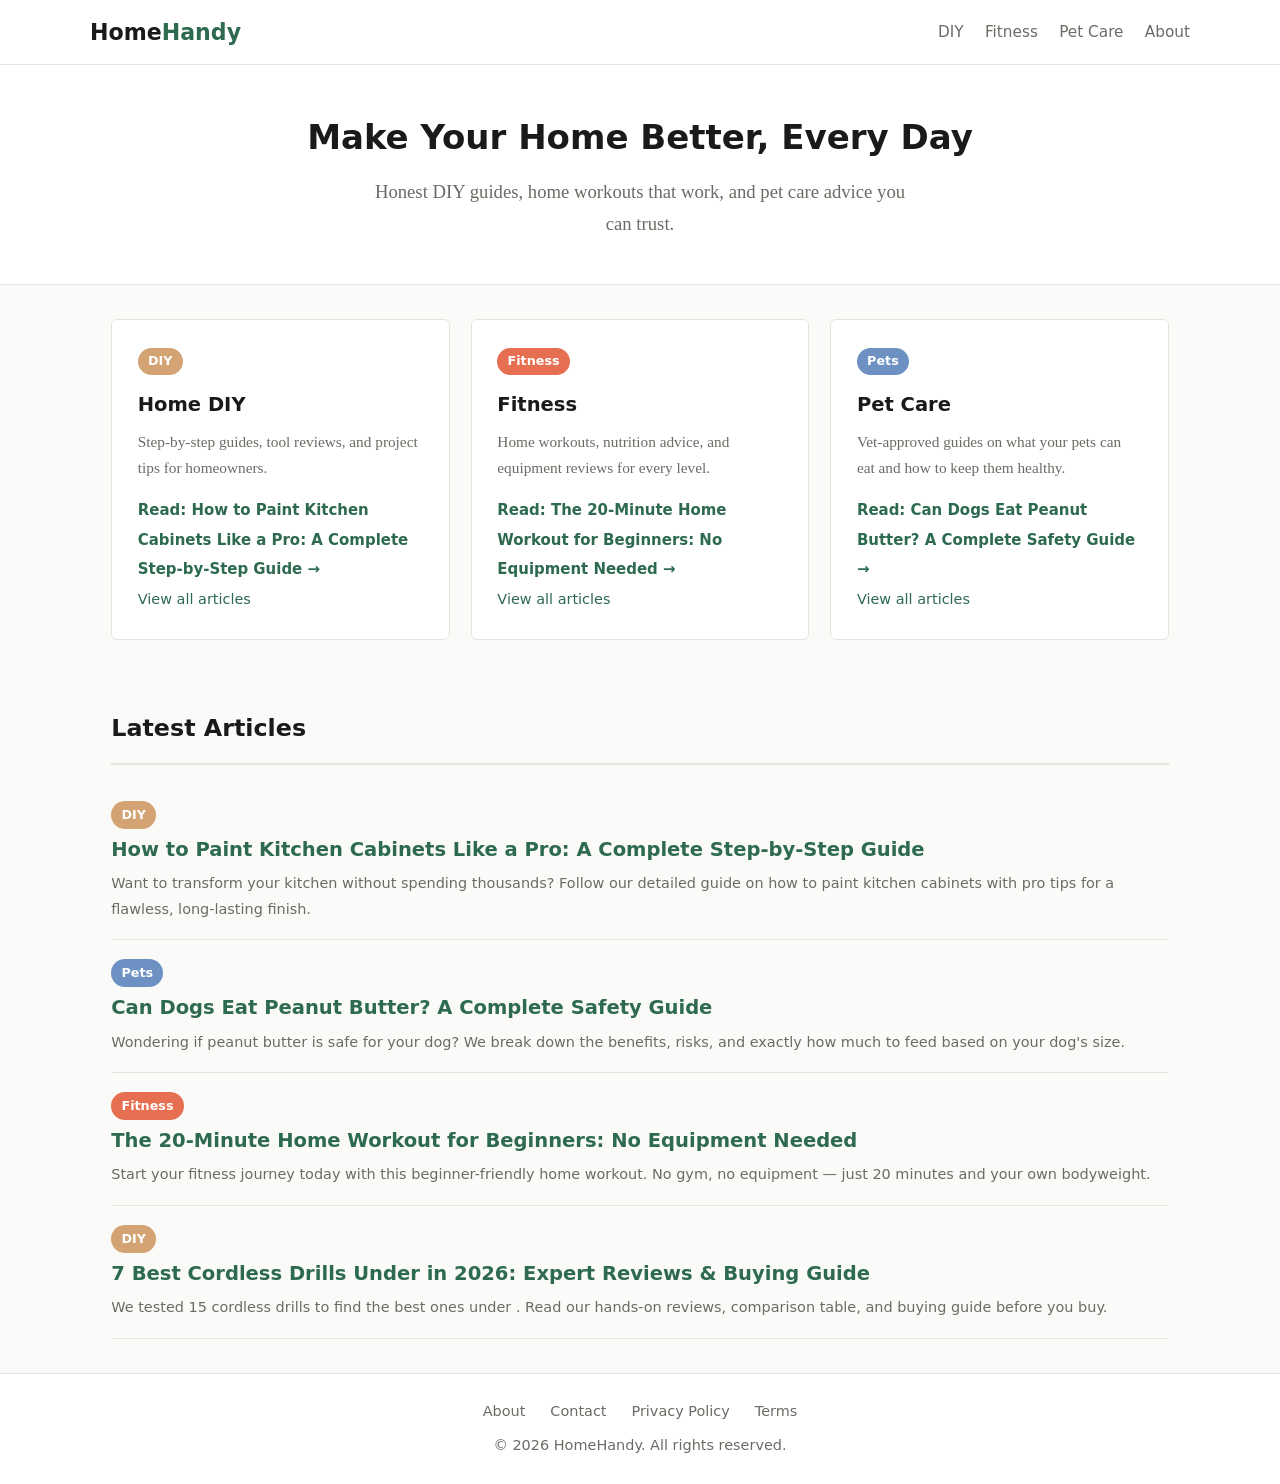
==== index.html @ 719027ff "tmp" ====
<!DOCTYPE html>
<html lang="en">
<head>
<meta charset="UTF-8">
<meta name="viewport" content="width=device-width, initial-scale=1.0">
<title>HomeHandy — DIY, Fitness & Pet Guides | HomeHandy</title>
<meta name="description" content="Expert guides on DIY home improvement, fitness workouts, and pet care.">
<meta property="og:title" content="HomeHandy — DIY, Fitness & Pet Guides">
<meta property="og:description" content="Expert guides on DIY home improvement, fitness workouts, and pet care.">
<meta property="og:type" content="website">
<link rel="canonical" href="https://homehandy.site">
<link rel="stylesheet" href="/style.css">
<script async src="https://pagead2.googlesyndication.com/pagead/js/adsbygoogle.js?client=ca-pub-XXXXXXXXXXXX" crossorigin="anonymous"></script>
</head>
<body class="">
<header class="site-header"><div class="header-inner"><a href="/" class="site-logo">Home<span>Handy</span></a><nav class="main-nav"><a href="/home-diy/">DIY</a> <a href="/fitness/">Fitness</a> <a href="/pets/">Pet Care</a> <a href="/about/">About</a></nav></div></header>

<section class="hero"><div class="container"><h1>Make Your Home Better, Every Day</h1><p>Honest DIY guides, home workouts that work, and pet care advice you can trust.</p></div></section><main class="container"><div class="category-grid"><div class="cat-card"><span class="tag tag-diy">DIY</span><h3>Home DIY</h3><p>Step-by-step guides, tool reviews, and project tips for homeowners.</p><a href="/how-to-paint-kitchen-cabinets/">Read: How to Paint Kitchen Cabinets Like a Pro: A Complete Step-by-Step Guide &rarr;</a><br><a href="/home-diy/" style="font-weight:400;font-size:0.85rem">View all articles</a></div>
<div class="cat-card"><span class="tag tag-fitness">Fitness</span><h3>Fitness</h3><p>Home workouts, nutrition advice, and equipment reviews for every level.</p><a href="/home-workout-beginners-no-equipment/">Read: The 20-Minute Home Workout for Beginners: No Equipment Needed &rarr;</a><br><a href="/fitness/" style="font-weight:400;font-size:0.85rem">View all articles</a></div>
<div class="cat-card"><span class="tag tag-pet">Pets</span><h3>Pet Care</h3><p>Vet-approved guides on what your pets can eat and how to keep them healthy.</p><a href="/can-dogs-eat-peanut-butter/">Read: Can Dogs Eat Peanut Butter? A Complete Safety Guide &rarr;</a><br><a href="/pets/" style="font-weight:400;font-size:0.85rem">View all articles</a></div></div><h2 class="section-title">Latest Articles</h2><div class="article-list"><div class="article-item"><span class="tag tag-diy" style="margin-bottom:0.25rem">DIY</span><h3><a href="/how-to-paint-kitchen-cabinets/">How to Paint Kitchen Cabinets Like a Pro: A Complete Step-by-Step Guide</a></h3><p class="meta">Want to transform your kitchen without spending thousands? Follow our detailed guide on how to paint kitchen cabinets with pro tips for a flawless, long-lasting finish.</p></div>
<div class="article-item"><span class="tag tag-pet" style="margin-bottom:0.25rem">Pets</span><h3><a href="/can-dogs-eat-peanut-butter/">Can Dogs Eat Peanut Butter? A Complete Safety Guide</a></h3><p class="meta">Wondering if peanut butter is safe for your dog? We break down the benefits, risks, and exactly how much to feed based on your dog's size.</p></div>
<div class="article-item"><span class="tag tag-fitness" style="margin-bottom:0.25rem">Fitness</span><h3><a href="/home-workout-beginners-no-equipment/">The 20-Minute Home Workout for Beginners: No Equipment Needed</a></h3><p class="meta">Start your fitness journey today with this beginner-friendly home workout. No gym, no equipment — just 20 minutes and your own bodyweight.</p></div>
<div class="article-item"><span class="tag tag-diy" style="margin-bottom:0.25rem">DIY</span><h3><a href="/best-cordless-drills-under-200/">7 Best Cordless Drills Under  in 2026: Expert Reviews &amp; Buying Guide</a></h3><p class="meta">We tested 15 cordless drills to find the best ones under . Read our hands-on reviews, comparison table, and buying guide before you buy.</p></div></div></main>
<footer class="site-footer"><div class="container"><nav><a href="/about/">About</a> <a href="/contact/">Contact</a> <a href="/privacy/">Privacy Policy</a> <a href="/terms/">Terms</a></nav><p>&copy; 2026 HomeHandy. All rights reserved.</p></div></footer>
</body>
</html>
---- style.css ----
/* ========================================
   HomeHandy.site — DIY, Fitness & Pet Hub
   ======================================== */

:root {
  --bg: #fafaf9;
  --surface: #ffffff;
  --border: #e5e5e0;
  --text: #1a1a18;
  --text-muted: #6b6b65;
  --accent: #2d6a4f;
  --accent-hover: #1b4332;
  --tag-diy: #d4a373;
  --tag-fitness: #e76f51;
  --tag-pet: #6c91c2;
  --radius: 6px;
  --max-width: 720px;
  --max-wide: 1100px;
}

*, *::before, *::after { box-sizing: border-box; margin: 0; padding: 0; }

html { font-size: 17px; scroll-behavior: smooth; }

body {
  font-family: 'Georgia', 'Times New Roman', serif;
  background: var(--bg);
  color: var(--text);
  line-height: 1.75;
  -webkit-font-smoothing: antialiased;
}

a { color: var(--accent); text-decoration: none; }
a:hover { color: var(--accent-hover); text-decoration: underline; }

/* ---- Header ---- */
.site-header {
  background: var(--surface);
  border-bottom: 1px solid var(--border);
  padding: 0.75rem 1.25rem;
  position: sticky;
  top: 0;
  z-index: 10;
}
.header-inner {
  max-width: var(--max-wide);
  margin: 0 auto;
  display: flex;
  align-items: center;
  justify-content: space-between;
  flex-wrap: wrap;
  gap: 0.5rem;
}
.site-logo {
  font-size: 1.3rem;
  font-weight: 700;
  color: var(--text);
  font-family: 'Segoe UI', system-ui, sans-serif;
}
.site-logo:hover { text-decoration: none; color: var(--accent); }
.site-logo span { color: var(--accent); }

.main-nav { display: flex; gap: 1.25rem; font-family: 'Segoe UI', system-ui, sans-serif; font-size: 0.9rem; }
.main-nav a { color: var(--text-muted); }
.main-nav a:hover { color: var(--accent); text-decoration: none; }

/* ---- Layout ---- */
.container { max-width: var(--max-wide); margin: 0 auto; padding: 0 1.25rem; }

/* ---- Hero (homepage) ---- */
.hero {
  background: var(--surface);
  border-bottom: 1px solid var(--border);
  padding: 2.5rem 0;
  text-align: center;
}
.hero h1 { font-size: 2rem; font-family: 'Segoe UI', system-ui, sans-serif; margin-bottom: 0.5rem; }
.hero p { color: var(--text-muted); font-size: 1.1rem; max-width: 560px; margin: 0 auto; }

/* ---- Category Cards ---- */
.category-grid {
  display: grid;
  grid-template-columns: repeat(auto-fit, minmax(280px, 1fr));
  gap: 1.25rem;
  padding: 2rem 0;
}
.cat-card {
  background: var(--surface);
  border: 1px solid var(--border);
  border-radius: var(--radius);
  padding: 1.5rem;
  transition: box-shadow 0.15s;
}
.cat-card:hover { box-shadow: 0 2px 12px rgba(0,0,0,0.06); }
.cat-card h3 { font-family: 'Segoe UI', system-ui, sans-serif; font-size: 1.15rem; margin-bottom: 0.4rem; }
.cat-card p { color: var(--text-muted); font-size: 0.9rem; margin-bottom: 0.75rem; }
.cat-card a { font-family: 'Segoe UI', system-ui, sans-serif; font-size: 0.88rem; font-weight: 600; }
.tag {
  display: inline-block;
  padding: 0.15rem 0.6rem;
  border-radius: 99px;
  font-size: 0.75rem;
  font-family: 'Segoe UI', system-ui, sans-serif;
  font-weight: 600;
  color: #fff;
  margin-bottom: 0.75rem;
}
.tag-diy { background: var(--tag-diy); }
.tag-fitness { background: var(--tag-fitness); }
.tag-pet { background: var(--tag-pet); }

/* ---- Articles list ---- */
.section-title {
  font-family: 'Segoe UI', system-ui, sans-serif;
  font-size: 1.4rem;
  padding: 2rem 0 0.75rem 0;
  border-bottom: 2px solid var(--border);
  margin-bottom: 1rem;
}
.article-list { padding-bottom: 2rem; }
.article-item {
  padding: 1rem 0;
  border-bottom: 1px solid var(--border);
}
.article-item h3 { font-size: 1.15rem; font-family: 'Segoe UI', system-ui, sans-serif; margin-bottom: 0.25rem; }
.article-item .meta { color: var(--text-muted); font-size: 0.85rem; font-family: 'Segoe UI', system-ui, sans-serif; }

/* ---- Article page ---- */
.article-page { max-width: var(--max-width); margin: 0 auto; padding: 2rem 1.25rem 3rem; }
.article-page h1 {
  font-size: 1.8rem;
  font-family: 'Segoe UI', system-ui, sans-serif;
  line-height: 1.3;
  margin-bottom: 0.5rem;
}
.article-page h2 {
  font-size: 1.35rem;
  font-family: 'Segoe UI', system-ui, sans-serif;
  margin-top: 2rem;
  margin-bottom: 0.75rem;
  padding-bottom: 0.25rem;
  border-bottom: 1px solid var(--border);
}
.article-page h3 { font-size: 1.1rem; font-family: 'Segoe UI', system-ui, sans-serif; margin-top: 1.5rem; margin-bottom: 0.5rem; }
.article-page p { margin-bottom: 1rem; }
.article-page ul, .article-page ol { margin: 0 0 1rem 1.5rem; }
.article-page li { margin-bottom: 0.35rem; }
.article-page strong { color: var(--text); }
.article-page table {
  width: 100%;
  border-collapse: collapse;
  margin: 1rem 0 1.5rem;
  font-family: 'Segoe UI', system-ui, sans-serif;
  font-size: 0.88rem;
}
.article-page th {
  background: #f0f0ed;
  text-align: left;
  padding: 0.5rem 0.75rem;
  border: 1px solid var(--border);
  font-weight: 600;
}
.article-page td {
  padding: 0.5rem 0.75rem;
  border: 1px solid var(--border);
}

/* ---- Breadcrumbs ---- */
.breadcrumbs {
  font-family: 'Segoe UI', system-ui, sans-serif;
  font-size: 0.85rem;
  color: var(--text-muted);
  margin-bottom: 1.5rem;
}
.breadcrumbs a { color: var(--text-muted); }
.breadcrumbs span { color: var(--text); }

/* ---- Ad slots ---- */
.ad-slot {
  background: #f5f5f2;
  border: 1px dashed var(--border);
  border-radius: var(--radius);
  text-align: center;
  padding: 1.5rem;
  margin: 1.5rem 0;
  font-family: 'Segoe UI', system-ui, sans-serif;
  font-size: 0.8rem;
  color: var(--text-muted);
}
.ad-inline { min-height: 90px; }
.ad-sidebar { min-height: 250px; }

/* ---- CTA / Affiliate boxes ---- */
.affiliate-box {
  background: #f0f7f4;
  border: 1px solid #b7d7c5;
  border-radius: var(--radius);
  padding: 1.25rem;
  margin: 1.5rem 0;
  font-family: 'Segoe UI', system-ui, sans-serif;
}
.affiliate-box strong { display: block; margin-bottom: 0.35rem; }
.affiliate-box .btn {
  display: inline-block;
  margin-top: 0.75rem;
  padding: 0.5rem 1.25rem;
  background: var(--accent);
  color: #fff;
  border-radius: var(--radius);
  font-weight: 600;
  font-size: 0.9rem;
}
.affiliate-box .btn:hover { background: var(--accent-hover); text-decoration: none; }

/* ---- Footer ---- */
.site-footer {
  background: var(--surface);
  border-top: 1px solid var(--border);
  padding: 1.5rem 0;
  text-align: center;
  font-family: 'Segoe UI', system-ui, sans-serif;
  font-size: 0.85rem;
  color: var(--text-muted);
}
.site-footer nav { margin-bottom: 0.5rem; }
.site-footer nav a { margin: 0 0.6rem; color: var(--text-muted); }
.site-footer nav a:hover { color: var(--accent); }

/* ---- Responsive ---- */
@media (max-width: 600px) {
  .site-header { padding: 0.5rem 0.75rem; }
  .main-nav { gap: 0.75rem; font-size: 0.82rem; }
  .hero h1 { font-size: 1.5rem; }
  .article-page h1 { font-size: 1.4rem; }
  .category-grid { grid-template-columns: 1fr; }
}
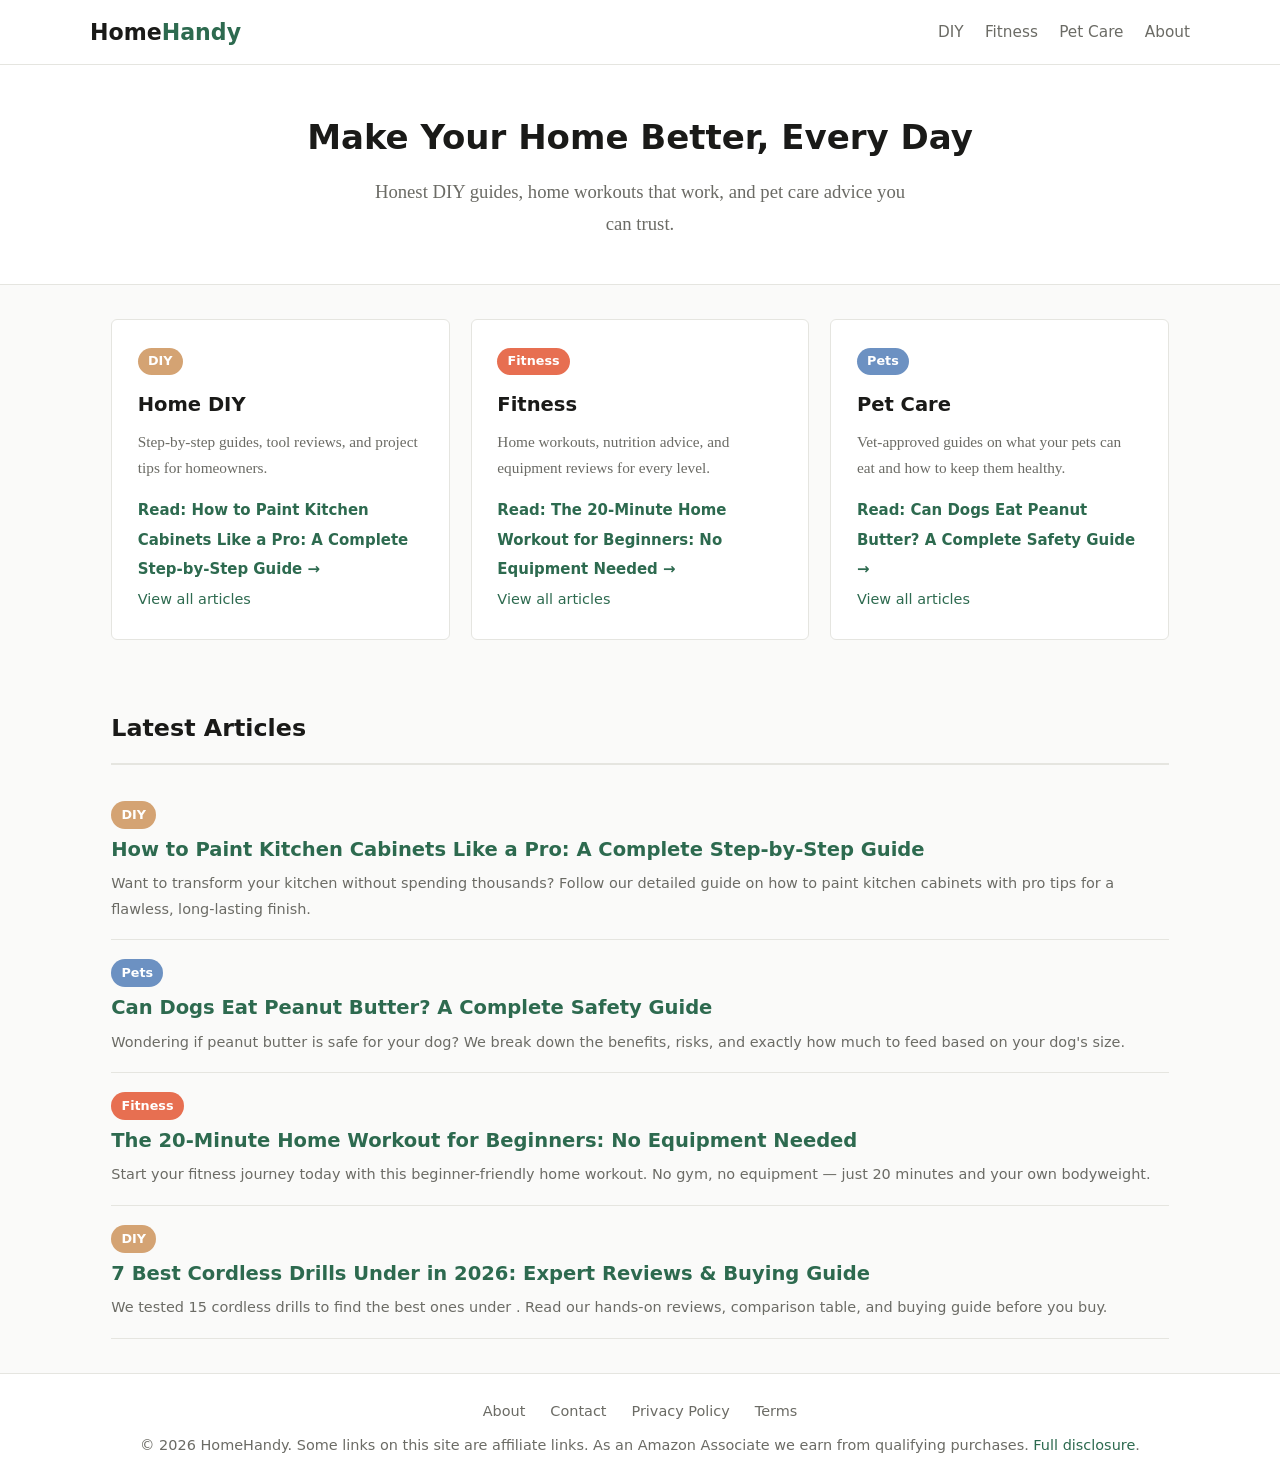
==== commit 0d2b4d2b: "tmp" ====
--- a/index.html
+++ b/index.html
@@ -21,6 +21,6 @@
 <div class="article-item"><span class="tag tag-pet" style="margin-bottom:0.25rem">Pets</span><h3><a href="/can-dogs-eat-peanut-butter/">Can Dogs Eat Peanut Butter? A Complete Safety Guide</a></h3><p class="meta">Wondering if peanut butter is safe for your dog? We break down the benefits, risks, and exactly how much to feed based on your dog's size.</p></div>
 <div class="article-item"><span class="tag tag-fitness" style="margin-bottom:0.25rem">Fitness</span><h3><a href="/home-workout-beginners-no-equipment/">The 20-Minute Home Workout for Beginners: No Equipment Needed</a></h3><p class="meta">Start your fitness journey today with this beginner-friendly home workout. No gym, no equipment — just 20 minutes and your own bodyweight.</p></div>
 <div class="article-item"><span class="tag tag-diy" style="margin-bottom:0.25rem">DIY</span><h3><a href="/best-cordless-drills-under-200/">7 Best Cordless Drills Under  in 2026: Expert Reviews &amp; Buying Guide</a></h3><p class="meta">We tested 15 cordless drills to find the best ones under . Read our hands-on reviews, comparison table, and buying guide before you buy.</p></div></div></main>
-<footer class="site-footer"><div class="container"><nav><a href="/about/">About</a> <a href="/contact/">Contact</a> <a href="/privacy/">Privacy Policy</a> <a href="/terms/">Terms</a></nav><p>&copy; 2026 HomeHandy. All rights reserved.</p></div></footer>
+<footer class="site-footer"><div class="container"><nav><a href="/about/">About</a> <a href="/contact/">Contact</a> <a href="/privacy/">Privacy Policy</a> <a href="/terms/">Terms</a></nav><p>&copy; 2026 HomeHandy. Some links on this site are affiliate links. As an Amazon Associate we earn from qualifying purchases. <a href="/affiliate-disclosure/">Full disclosure</a>.</p></div></footer>
 </body>
 </html>
